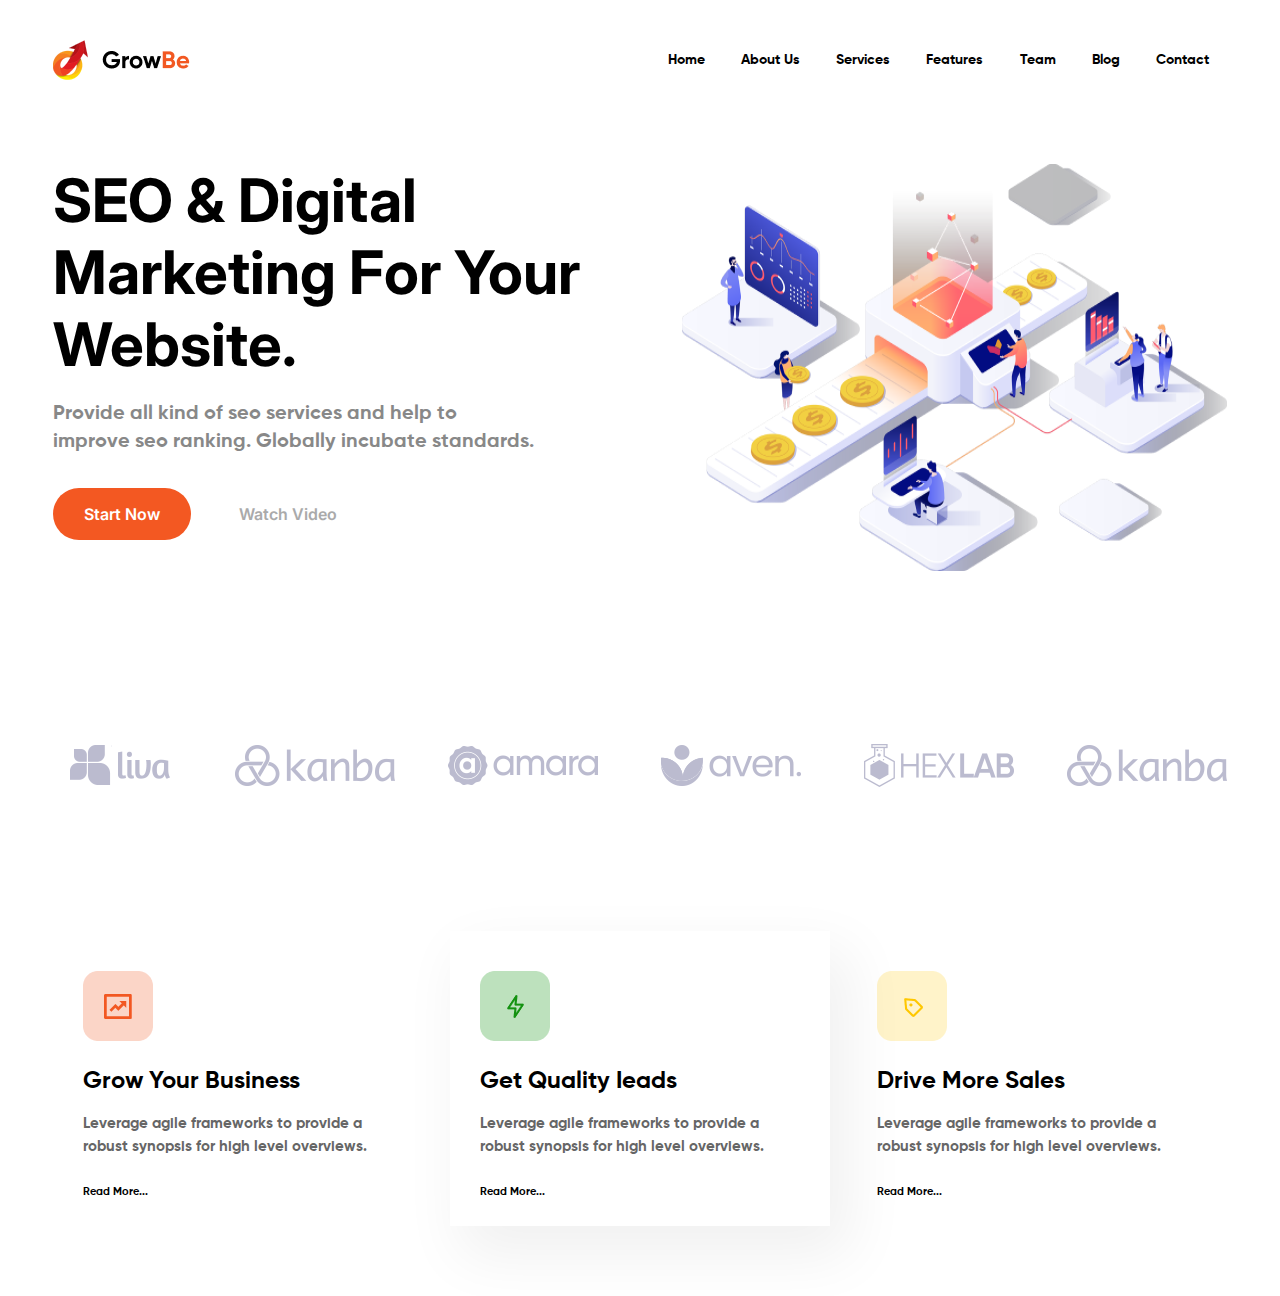
==== Homework05/index.html @ 5f0d0b59 "homework 5 top section" ====
<!DOCTYPE html>
<html lang="en">

    <head>
        <meta charset="UTF-8">
        <meta name="viewport" content="width=device-width, initial-scale=1.0">
        <link rel="stylesheet" href="./style.css">
        <title>Home Page</title>
    </head>

    <body>
        <header class="header">
            <nav class="navbar container">
                <a href="#"><img src="./img/logo.png" alt="company-logo"></a>
                <div class="nav-menu">
                    <a href="#">Home</a>
                    <a href="#">About Us</a>
                    <a href="#">Services</a>
                    <a href="#">Features</a>
                    <a href="#">Team</a>
                    <a href="#">Blog</a>
                    <a href="#">Contact</a>
                </div>
            </nav>
        </header>
        <main class="main">
            <section class="main-content container">
                <div class="description">
                    <h1>SEO & Digital Marketing For Your Website.</h1>
                    <p>Provide all kind of seo services and help to improve seo ranking. Globally incubate standards.
                    </p>
                    <div class="button-section">
                        <button class="start-bttn">Start Now</button>
                        <button class="watch-bttn">Watch Video</button>
                    </div>
                </div>
                <img src="./img/main_img.png" alt="">
            </section>
            <nav class="logos container">
                <a href="#"><img src="./img/liva.png" alt="logo 1"></a>
                <a href="#"><img src="./img/kanba.png" alt="logo 2"></a>
                <a href="#"><img src="./img/amara.png" alt="logo 3"></a>
                <a href="#"><img src="./img/aven.png" alt="logo 4"></a>
                <a href="#"><img src="./img/hexlab.png" alt="logo 5"></a>
                <a href="#"><img src="./img/kanba.png" alt="logo 6"></a>
            </nav>
            <section class="motivation container">
                <div class="motivation-card">
                    <img src="./img/pink_icon.png" alt="chart">
                    <h3>Grow Your Business</h3>
                    <p>Leverage agile frameworks to provide a robust synopsis for high level overviews.</p>
                    <a href="#">Read More...</a>
                </div>
                <div class="motivation-card motivation-card-forward">
                    <img src="./img/green_icon.png" alt="lightning">
                    <h3>Get Quality Ieads</h3>
                    <p>Leverage agile frameworks to provide a robust synopsis for high level overviews.</p>
                    <a href="#">Read More...</a>
                </div>
                <div class="motivation-card">
                    <img src="./img/yellow.png" alt="label">
                    <h3>Drive More Sales</h3>
                    <p>Leverage agile frameworks to provide a robust synopsis for high level overviews.</p>
                    <a href="#">Read More...</a>
                </div>
            </section>
            <section class="offers"></section>
        </main>
    </body>

</html>
---- Homework05/style.css ----
@import url('https://fonts.googleapis.com/css2?family=Inter:wght@400..700&display=swap');

@font-face {
    font-family: 'Gilroy Bold';
    src: url('./fonts/Gilroy-Bold.ttf') format('truetype');
}

* {
    margin: 0;
    padding: 0;
    text-decoration: none;
}

body {
    scroll-behavior: smooth;
    background: #fff;
}

img {
    display: block;
    max-width: 100%;
}

h1,
p,
a,
button {
    color: #000;
    font-family: 'Inter', sans-serif;
}

.container {
    max-width: 1174px;
    margin: 0 auto;
}

.header {
    padding-top: 40px;
    margin-bottom: 84px;
}

.navbar {
    display: flex;
    align-items: center;
    justify-content: space-between;
}

.navbar a {
    font-weight: 400;
    font-size: 14px;
}

.nav-menu {
    width: 577px;
    display: flex;
    justify-content: space-around;
}

.navbar a:hover {
    color: #f35822;
    font-weight: 600;
}

.main {
    margin-bottom: 70px;
}

.main-content {
    display: flex;
    justify-content: space-between;
}

.description {
    max-width: 556px;
}

.description h1 {
    font-weight: 700;
    font-size: 60px;
    line-height: 120%;
    margin-bottom: 20px;
}

.description p {
    font-weight: 400;
    font-size: 20px;
    line-height: 140%;
    color: #888;
    margin-bottom: 32px;
    max-width: 485px;
}

.button-section {
    margin-top: 16px;
    margin-bottom: 31px;
    display: flex;
    gap: 48px;
}

.button-section button {
    font-weight: 600;
    font-size: 16px;
    border: none;
    cursor: pointer;
}

.start-bttn {
    border-radius: 56px;
    padding: 16px 31px;
    background: #f35822;
    color: #fff;
}

.watch-bttn {
    color: #aaa;
    background: #fff;
}

.footer {
    padding-top: 100px;
    padding-bottom: 100px;
}

.logos {
    display: flex;
    justify-content: space-between;
    margin-top: 170px;
    margin-bottom: 140px;
}

.motivation {
    display: flex;
    align-items: center;
    justify-content: space-between;
}

.motivation h3,
p,
a {
    font-family: 'Gilroy Bold', sans-serif;
    font-weight: 400;
}

.motivation h3 {
    font-size: 24px;
    margin-top: 25px;
    margin-bottom: 17px;
}

.motivation p {
    font-size: 15px;
    line-height: 150%;
    color: #666;
    margin-bottom: 23px;
    max-width: 320px;
}

.motivation a {
    font-size: 11px;
    line-height: 150%;
    padding-bottom: 25px;
}

.motivation-card {
    padding: 40px 30px 25px 30px;
}

.motivation-card-forward {
    box-shadow: 15px 25px 56px 6px rgba(0, 0, 0, 0.06);

}
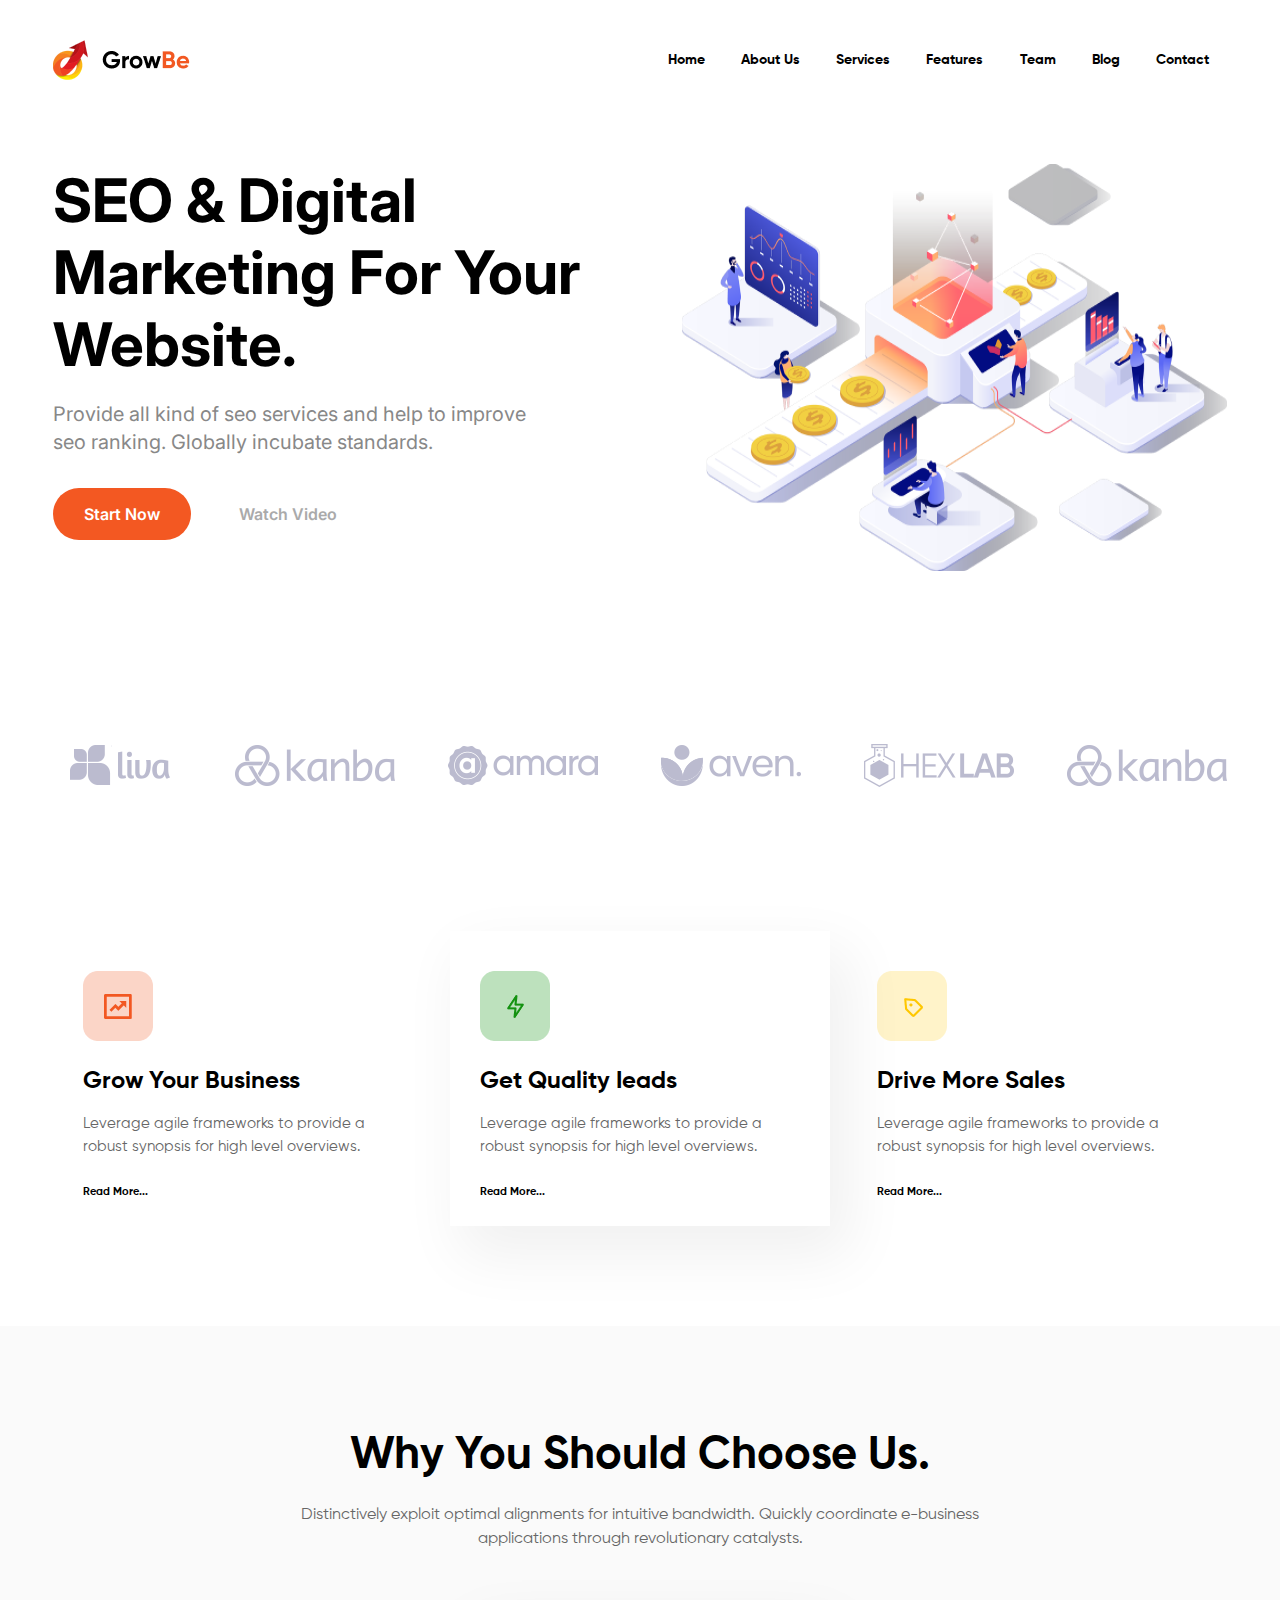
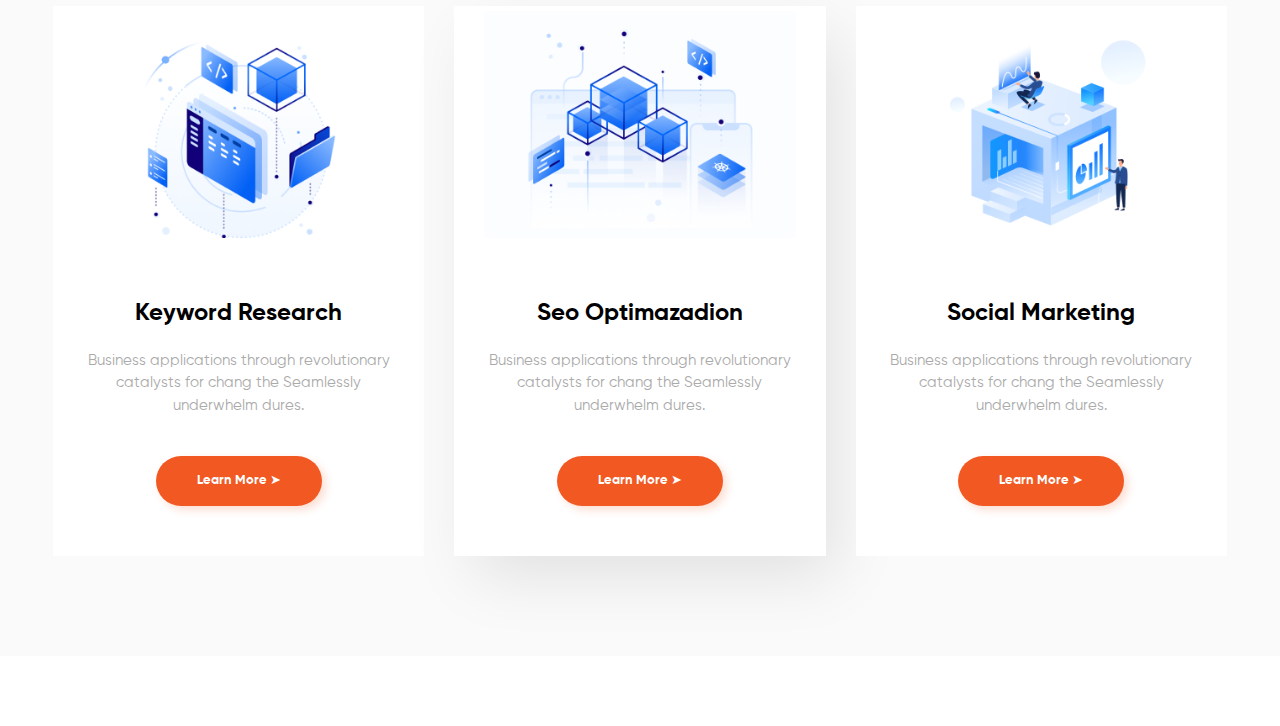
==== commit ccf45c92: "homework 5 bottom section" ====
--- a/Homework05/index.html
+++ b/Homework05/index.html
@@ -64,7 +64,36 @@
                     <a href="#">Read More...</a>
                 </div>
             </section>
-            <section class="offers"></section>
+            <section class="offers-bg">
+                <div class="offers container">
+                    <h2>Why You Should Choose Us.</h2>
+                    <p class="under-heading">Distinctively exploit optimal alignments for intuitive bandwidth. Quickly
+                        coordinate e-business applications through revolutionary catalysts.</p>
+                    <div class="offers-cards-section">
+                        <div class="offers-card">
+                            <img src="./img/offers-left.png" alt="blue elements">
+                            <h3>Keyword Research</h3>
+                            <p>Business applications through revolutionary catalysts for chang the Seamlessly underwhelm
+                                dures.</p>
+                            <button class="learn-more-bttn">Learn More &#10148;</button>
+                        </div>
+                        <div class="offers-card offers-card-forward">
+                            <img src="./img/offers-center.png" alt="cubes">
+                            <h3>Seo Optimazadion</h3>
+                            <p>Business applications through revolutionary catalysts for chang the Seamlessly underwhelm
+                                dures.</p>
+                            <button class="learn-more-bttn">Learn More &#10148;</button>
+                        </div>
+                        <div class="offers-card">
+                            <img src="./img/offers-right.png" alt="cube">
+                            <h3>Social Marketing</h3>
+                            <p>Business applications through revolutionary catalysts for chang the Seamlessly underwhelm
+                                dures.</p>
+                            <button class="learn-more-bttn">Learn More &#10148;</button>
+                        </div>
+                    </div>
+                </div>
+            </section>
         </main>
     </body>
 
--- a/Homework05/style.css
+++ b/Homework05/style.css
@@ -3,6 +3,11 @@
 @font-face {
     font-family: 'Gilroy Bold';
     src: url('./fonts/Gilroy-Bold.ttf') format('truetype');
+}
+
+@font-face {
+    font-family: 'Gilroy Regular';
+    src: url('./fonts/Gilroy-Regular.ttf') format('truetype');
 }
 
 * {
@@ -98,10 +103,12 @@
 }
 
 .button-section button {
+    font-family: 'Inter', sans-serif;
     font-weight: 600;
     font-size: 16px;
     border: none;
     cursor: pointer;
+
 }
 
 .start-bttn {
@@ -116,11 +123,6 @@
     background: #fff;
 }
 
-.footer {
-    padding-top: 100px;
-    padding-bottom: 100px;
-}
-
 .logos {
     display: flex;
     justify-content: space-between;
@@ -132,13 +134,17 @@
     display: flex;
     align-items: center;
     justify-content: space-between;
+    margin-bottom: 100px;
 }
 
 .motivation h3,
-p,
 a {
     font-family: 'Gilroy Bold', sans-serif;
     font-weight: 400;
+}
+
+.motivation p {
+    font-family: 'Gilroy Regular', sans-serif;
 }
 
 .motivation h3 {
@@ -167,5 +173,79 @@
 
 .motivation-card-forward {
     box-shadow: 15px 25px 56px 6px rgba(0, 0, 0, 0.06);
-
+}
+
+.offers-bg {
+    background-color: #fafafa;
+}
+
+.offers {
+    padding-top: 102px;
+    display: flex;
+    flex-direction: column;
+    text-align: center;
+    align-items: center;
+}
+
+.offers h2,
+h3,
+button {
+    font-family: 'Gilroy Bold', sans-serif;
+    font-weight: 400;
+}
+
+.offers h2 {
+    font-size: 45px;
+}
+
+.offers-card p {
+    font-family: 'Gilroy Regular';
+    font-size: 15px;
+    line-height: 150%;
+    color: #aaa;
+    margin-top: 22px;
+    margin-bottom: 39px;
+}
+
+.under-heading {
+    margin-top: 19px;
+    font-family: 'Gilroy Regular';
+    font-size: 16px;
+    line-height: 150%;
+    color: #666;
+    max-width: 682px;
+}
+
+.offers h3 {
+    margin-top: 60px;
+    font-size: 24px;
+}
+
+.offers-cards-section {
+    margin-top: 55px;
+    margin-bottom: 100px;
+    display: flex;
+    gap: 30px;
+}
+
+.offers-card {
+    background: #fff;
+    padding: 5px 30px 50px 30px;
+}
+
+.offers-card button {
+    font-size: 16px;
+    border: none;
+    cursor: pointer;
+    font-size: 13px;
+    line-height: 150%;
+    border-radius: 50px;
+    box-shadow: 4px 4px 8px 0 rgba(242, 88, 34, 0.2);
+    background: #f25822;
+    color: #fff;
+    padding: 15px 41px;
+}
+
+.offers-card-forward {
+    box-shadow: 15px 25px 60px -5px rgba(0, 0, 0, 0.1);
 }